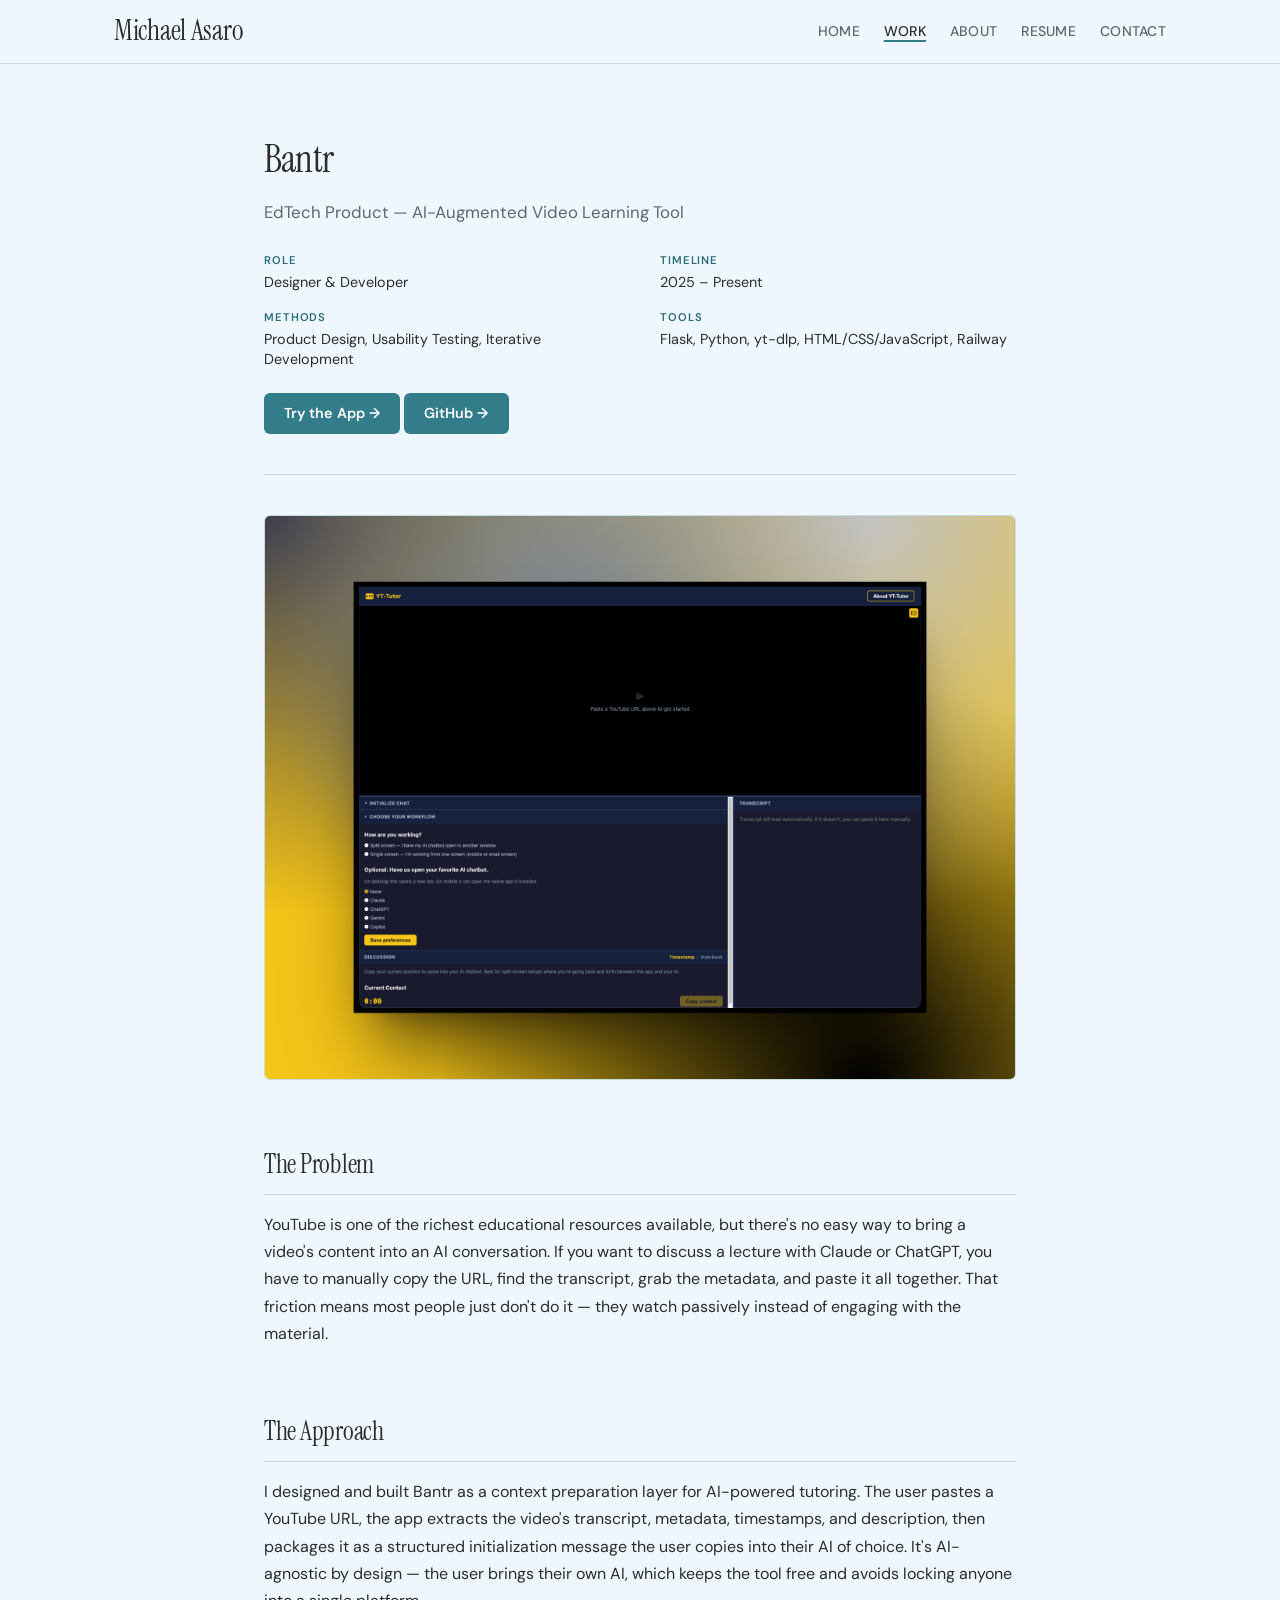
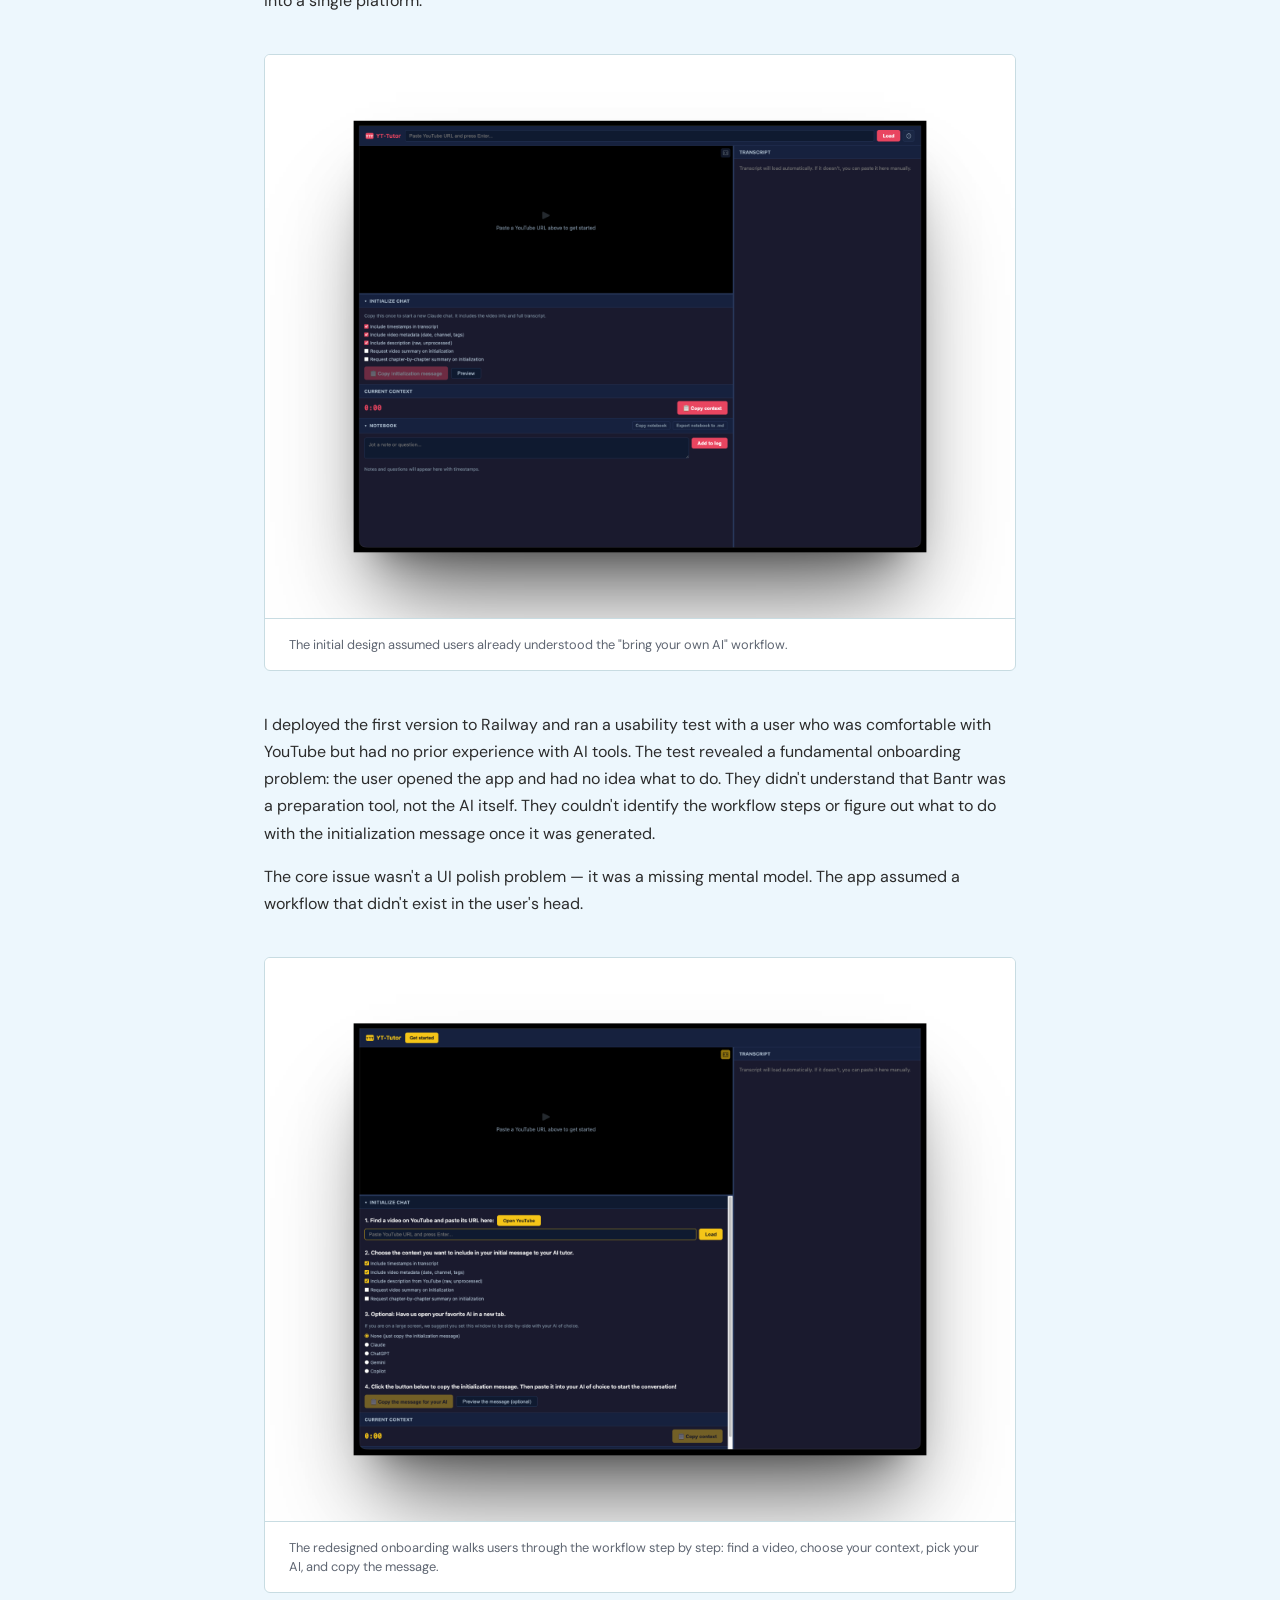
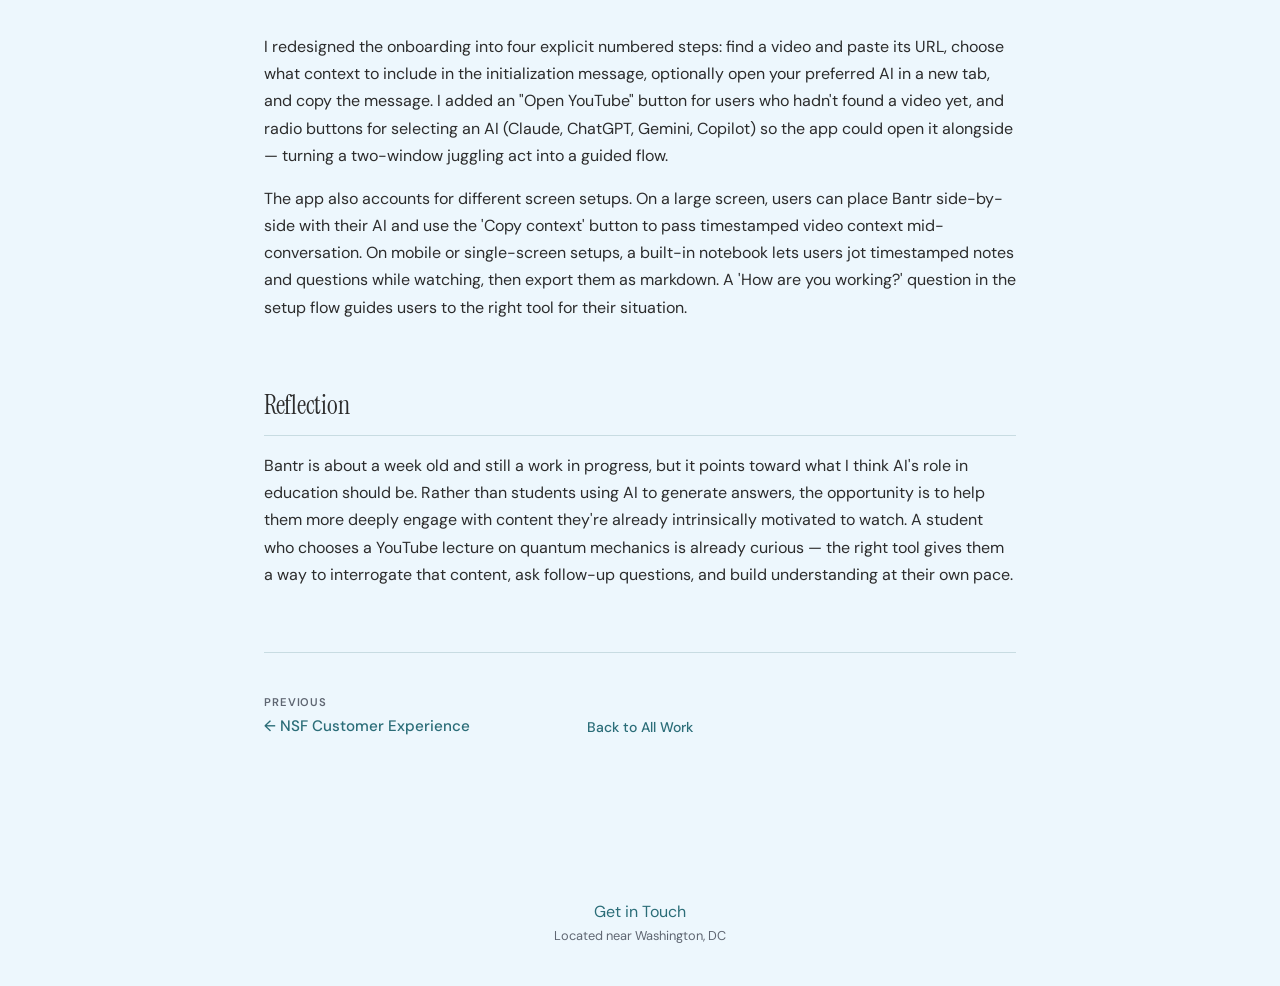
==== bantr.html @ af479fe9 "Updated the name of the YT-tutor app to Bantr. Added Microsoft Clarity and PostHog analytics trackin" ====
<!DOCTYPE html>
<html lang="en">

<head>
  <meta charset="UTF-8">
  <meta name="viewport" content="width=device-width, initial-scale=1.0">
  <title>Bantr — Michael Asaro</title>
  <link rel="icon" href="favicon.svg" type="image/svg+xml">
  <link rel="stylesheet" href="styles.css">
  <link rel="stylesheet" href="case-study.css">
  <link rel="preconnect" href="https://fonts.googleapis.com">
  <link rel="preconnect" href="https://fonts.gstatic.com" crossorigin>
  <link
    href="https://fonts.googleapis.com/css2?family=DM+Sans:ital,wght@0,400;0,500;0,600;0,700;1,400&family=Instrument+Serif:ital@0;1&display=swap"
    rel="stylesheet">

<!-- Microsoft Clarity -->
  <script type="text/javascript">
    (function(c,l,a,r,i,t,y){
        c[a]=c[a]||function(){(c[a].q=c[a].q||[]).push(arguments)};
        t=l.createElement(r);t.async=1;t.src="https://www.clarity.ms/tag/"+i;
        y=l.getElementsByTagName(r)[0];y.parentNode.insertBefore(t,y);
    })(window, document, "clarity", "script", "vq26zaa7ze");
  </script>

  <!-- PostHog -->
  <script>
    !function(t,e){var o,n,p,r;e.__SV||(window.posthog&&window.posthog.__loaded)||(window.posthog=e,e._i=[],e.init=function(i,s,a){function g(t,e){var o=e.split(".");2==o.length&&(t=t[o[0]],e=o[1]),t[e]=function(){t.push([e].concat(Array.prototype.slice.call(arguments,0)))}}(p=t.createElement("script")).type="text/javascript",p.crossOrigin="anonymous",p.async=!0,p.src=s.api_host.replace(".i.posthog.com","-assets.i.posthog.com")+"/static/array.js",(r=t.getElementsByTagName("script")[0]).parentNode.insertBefore(p,r);var u=e;for(void 0!==a?u=e[a]=[]:a="posthog",u.people=u.people||[],u.toString=function(t){var e="posthog";return"posthog"!==a&&(e+="."+a),t||(e+=" (stub)"),e},u.people.toString=function(){return u.toString(1)+".people (stub)"},o="init ir nr qi rr ar Ze er capture calculateEventProperties dr register register_once register_for_session unregister unregister_for_session getFeatureFlag getFeatureFlagPayload getFeatureFlagResult isFeatureEnabled reloadFeatureFlags updateFlags updateEarlyAccessFeatureEnrollment getEarlyAccessFeatures on onFeatureFlags onSurveysLoaded onSessionId getSurveys getActiveMatchingSurveys renderSurvey displaySurvey cancelPendingSurvey canRenderSurvey canRenderSurveyAsync identify setPersonProperties group resetGroups setPersonPropertiesForFlags resetPersonPropertiesForFlags setGroupPropertiesForFlags resetGroupPropertiesForFlags reset get_distinct_id getGroups get_session_id get_session_replay_url alias set_config startSessionRecording stopSessionRecording sessionRecordingStarted captureException startExceptionAutocapture stopExceptionAutocapture loadToolbar get_property getSessionProperty cr hr createPersonProfile setInternalOrTestUser pr Xe gr opt_in_capturing opt_out_capturing has_opted_in_capturing has_opted_out_capturing get_explicit_consent_status is_capturing clear_opt_in_out_capturing lr debug At vr getPageViewId captureTraceFeedback captureTraceMetric Je".split(" "),n=0;n<o.length;n++)g(u,o[n]);e._i.push([i,s,a])},e.__SV=1)}(document,window.posthog||[]);
    posthog.init('phc_r5H4GrjQHveSs2ZsA1WZOOLjIdOjCg2QmKeXWUNGjbG', {
        api_host: 'https://us.i.posthog.com',
        defaults: '2026-01-30',
        person_profiles: 'identified_only',
    })
  </script>
</head>

<body>

  <a href="#main-content" class="skip-link">Skip to main content</a>

  <!-- Navigation -->
  <nav class="site-nav" aria-label="Main navigation">
    <div class="nav-inner">
      <a href="index.html" class="nav-logo">Michael Asaro</a>
      <ul class="nav-links">
        <li><a href="index.html">Home</a></li>
        <li><a href="index.html#work" class="active" aria-current="page">Work</a></li>
        <li><a href="index.html#about">About</a></li>
        <li><a href="resume.html">Resume</a></li>
        <li><a href="contact.html">Contact</a></li>
      </ul>
    </div>
  </nav>

  <main id="main-content" class="case-study">

    <!-- Summary Bar -->
    <header class="cs-header">
      <h1 class="cs-title">Bantr</h1>
      <p class="cs-subtitle">EdTech Product — AI-Augmented Video Learning Tool</p>
      <div class="cs-meta">
        <div class="cs-meta-item">
          <span class="cs-meta-label">Role</span>
          <span class="cs-meta-value">Designer &amp; Developer</span>
        </div>
        <div class="cs-meta-item">
          <span class="cs-meta-label">Timeline</span>
          <span class="cs-meta-value">2025 – Present</span>
        </div>
        <div class="cs-meta-item">
          <span class="cs-meta-label">Methods</span>
          <span class="cs-meta-value">Product Design, Usability Testing, Iterative Development</span>
        </div>
        <div class="cs-meta-item">
          <span class="cs-meta-label">Tools</span>
          <span class="cs-meta-value">Flask, Python, yt-dlp, HTML/CSS/JavaScript, Railway</span>
        </div>
      </div>
      <div class="cs-header-links">
        <a href="https://Bantr.up.railway.app/" class="cs-live-link" target="_blank" rel="noopener">Try the App →<span class="sr-only"> (opens in new tab)</span></a>
        <a href="https://github.com/michaelasaro/Bantr" class="cs-live-link" target="_blank" rel="noopener">GitHub
          →<span class="sr-only"> (opens in new tab)</span></a>
      </div>
    </header>

    <!-- Hero Image -->
    <div class="cs-hero-image">
      <img src="bantr/thumbnail.png" alt="Screenshot of the Bantr educational application">
    </div>

    <!-- The Problem -->
    <section class="cs-section">
      <h2 class="cs-section-heading">The Problem</h2>
      <div class="cs-body">
        <p>YouTube is one of the richest educational resources available, but there's no easy way to bring a video's
          content into an AI conversation. If you want to discuss a lecture with Claude or ChatGPT, you have to manually
          copy the URL, find the transcript, grab the metadata, and paste it all together. That friction means most
          people just don't do it — they watch passively instead of engaging with the material.</p>
      </div>
    </section>

    <!-- The Approach -->
    <section class="cs-section">
      <h2 class="cs-section-heading">The Approach</h2>
      <div class="cs-body">
        <p>I designed and built Bantr as a context preparation layer for AI-powered tutoring. The user pastes a
          YouTube URL, the app extracts the video's transcript, metadata, timestamps, and description, then packages it
          as a structured initialization message the user copies into their AI of choice. It's AI-agnostic by design —
          the user brings their own AI, which keeps the tool free and avoids locking anyone into a single platform.</p>
      </div>

      <figure class="cs-figure">
        <img src="bantr/version-1.png"
          alt="Screenshot of the initial red version showing URL bar, checkboxes, and copy button">
        <figcaption>The initial design assumed users already understood the "bring your own AI" workflow.</figcaption>
      </figure>

      <div class="cs-body">
        <p>I deployed the first version to Railway and ran a usability test with a user who was comfortable with YouTube
          but had no prior experience with AI tools. The test revealed a fundamental onboarding problem: the user opened
          the app and had no idea what to do. They didn't understand that Bantr was a preparation tool, not the AI
          itself. They couldn't identify the workflow steps or figure out what to do with the initialization message
          once it was generated.</p>
        <p>The core issue wasn't a UI polish problem — it was a missing mental model. The app assumed a workflow that
          didn't exist in the user's head.</p>
      </div>

      <figure class="cs-figure">
        <img src="bantr/version-2.png"
          alt="Screenshot of the redesigned yellow version with numbered steps, Open YouTube button, and AI selector">
        <figcaption>The redesigned onboarding walks users through the workflow step by step: find a video, choose your
          context, pick your AI, and copy the message.</figcaption>
      </figure>

      <div class="cs-body">
        <p>I redesigned the onboarding into four explicit numbered steps: find a video and paste its URL, choose what
          context to include in the initialization message, optionally open your preferred AI in a new tab, and copy the
          message. I added an "Open YouTube" button for users who hadn't found a video yet, and radio buttons for
          selecting an AI (Claude, ChatGPT, Gemini, Copilot) so the app could open it alongside — turning a two-window
          juggling act into a guided flow.</p>
        <p>The app also accounts for different screen setups. On a large screen, users can place Bantr side-by-side with
          their AI and use the 'Copy context' button to pass timestamped video context mid-conversation. On mobile or
          single-screen setups, a built-in notebook lets users jot timestamped notes and questions while watching, then export
          them as markdown. A 'How are you working?' question in the setup flow guides users to the right tool for their
          situation.</p>
      </div>
    </section>

    <!-- Reflection -->
    <section class="cs-section">
      <h2 class="cs-section-heading">Reflection</h2>
      <div class="cs-body">
        <p>Bantr is about a week old and still a work in progress, but it points toward what I think AI's role in education
          should be. Rather than students using AI to generate answers, the opportunity is to help them more deeply engage with
          content they're already intrinsically motivated to watch. A student who chooses a YouTube lecture on quantum mechanics
          is already curious — the right tool gives them a way to interrogate that content, ask follow-up questions, and build
          understanding at their own pace.</p>
      </div>
    </section>

    <!-- Prev / Next -->
    <nav class="cs-pagination" aria-label="Case study pagination">
      <a href="nsf-cx-research.html" class="cs-pagination-link">
        <span class="cs-pagination-label">Previous</span>
        <span class="cs-pagination-title">← NSF Customer Experience</span>
      </a>
      <a href="index.html#work" class="cs-back-link">Back to All Work</a>
      <div class="cs-pagination-link" aria-hidden="true"></div>
    </nav>

  </main>

  <!-- Site Footer -->
  <footer class="site-footer">
    <a href="contact.html">Get in Touch</a>
    <p>Located near Washington, DC</p>
  </footer>

</body>

</html>
---- styles.css ----
/* ============================================
   CUSTOM PROPERTIES
   ============================================ */
:root {
  /* Colors — derived from old Squarespace palette */
  --color-bg: #edf7fd;
  --color-surface: #ffffff;
  --color-accent: #337c89;
  --color-accent-hover: #2b6d78;
  --color-text: #2c2c2c;
  --color-text-muted: #5f6672;
  --color-border: #c8dce2;
  --color-tag-bg: #e3eff2;
  --color-hero-overlay: rgba(20, 30, 35, 0.55);

  /* Typography */
  --font-display: 'Instrument Serif', Georgia, serif;
  --font-body: 'DM Sans', system-ui, sans-serif;

  /* Spacing */
  --space-xs: 0.5rem;
  --space-sm: 1rem;
  --space-md: 1.5rem;
  --space-lg: 2.5rem;
  --space-xl: 4rem;
  --space-2xl: 6rem;

  /* Layout */
  --max-width: 1100px;
  --nav-height: 64px;
  --border-radius: 6px;
}


/* ============================================
   RESET & BASE
   ============================================ */
*, *::before, *::after {
  box-sizing: border-box;
  margin: 0;
  padding: 0;
}

html {
  scroll-behavior: smooth;
  scroll-padding-top: var(--nav-height);
}

body {
  font-family: var(--font-body);
  font-size: 1rem;
  line-height: 1.65;
  color: var(--color-text);
  background-color: var(--color-bg);
  -webkit-font-smoothing: antialiased;
}

img {
  max-width: 100%;
  height: auto;
  display: block;
}

a {
  color: var(--color-accent-hover);
  text-decoration: none;
  transition: color 0.2s ease;
}

a:hover {
  color: var(--color-text);
}


/* ============================================
   ACCESSIBILITY
   ============================================ */
.skip-link {
  position: absolute;
  top: -100%;
  left: 0;
  padding: 0.75rem 1.25rem;
  background: var(--color-text);
  color: var(--color-surface);
  font-size: 0.875rem;
  font-weight: 600;
  z-index: 200;
  transition: top 0.2s ease;
}

.skip-link:focus {
  top: 0;
  color: var(--color-surface);
}

a:focus-visible,
button:focus-visible {
  outline: 2px solid var(--color-text);
  outline-offset: 2px;
}

.sr-only {
  position: absolute;
  width: 1px;
  height: 1px;
  padding: 0;
  margin: -1px;
  overflow: hidden;
  clip: rect(0, 0, 0, 0);
  white-space: nowrap;
  border: 0;
}

@media (prefers-reduced-motion: reduce) {
  *,
  *::before,
  *::after {
    animation-duration: 0.01ms !important;
    animation-iteration-count: 1 !important;
    transition-duration: 0.01ms !important;
    scroll-behavior: auto !important;
  }
}


/* ============================================
   NAVIGATION
   ============================================ */
.site-nav {
  position: fixed;
  top: 0;
  left: 0;
  right: 0;
  z-index: 100;
  height: var(--nav-height);
  background: rgba(237, 247, 253, 0.92);
  backdrop-filter: blur(12px);
  -webkit-backdrop-filter: blur(12px);
  border-bottom: 1px solid var(--color-border);
}

.nav-inner {
  max-width: var(--max-width);
  margin: 0 auto;
  padding: 0 var(--space-md);
  height: 100%;
  display: flex;
  align-items: center;
  justify-content: space-between;
}

.nav-logo {
  font-family: var(--font-display);
  font-size: 1.75rem;
  color: var(--color-text);
  letter-spacing: -0.01em;
}

.nav-logo:hover {
  color: var(--color-accent-hover);
}

.nav-links {
  display: flex;
  gap: var(--space-md);
  list-style: none;
}

.nav-links a {
  font-size: 0.875rem;
  font-weight: 500;
  color: var(--color-text-muted);
  letter-spacing: 0.02em;
  text-transform: uppercase;
}

.nav-links a:hover,
.nav-links a.active {
  color: var(--color-text);
}

.nav-links a.active {
  text-decoration: underline;
  text-underline-offset: 4px;
  text-decoration-thickness: 2px;
  text-decoration-color: var(--color-accent);
}


/* ============================================
   HERO
   ============================================ */
.hero {
  position: relative;
  max-width: var(--max-width);
  margin: var(--nav-height) auto 0;
  padding-top: var(--space-xl);
  height: 520px;
  background-image: url('images/greg-rakozy-oMpAz-DN-9I-unsplash.jpg');
  background-size: cover;
  background-position: center bottom;
  display: flex;
  align-items: flex-end;
  justify-content: center;
}

.hero-overlay {
  position: absolute;
  inset: 0;
  background: var(--color-hero-overlay);
}

.hero-content {
  position: relative;
  z-index: 1;
  max-width: var(--max-width);
  padding: var(--space-xl) var(--space-md);
  text-align: center;
}

.hero-title {
  font-family: var(--font-display);
  font-size: 2.5rem;
  font-weight: 400;
  color: #ffffff;
  margin-bottom: var(--space-sm);
  letter-spacing: -0.02em;
}

.hero-subtitle {
  font-size: 1.05rem;
  color: rgba(255, 255, 255, 0.85);
  max-width: 680px;
  margin: 0 auto;
  line-height: 1.6;
}


/* ============================================
   SECTIONS
   ============================================ */
.section-heading {
  font-family: var(--font-display);
  font-size: 2rem;
  font-weight: 400;
  color: var(--color-text);
  margin-bottom: var(--space-lg);
  letter-spacing: -0.02em;
}

.work-section {
  max-width: var(--max-width);
  margin: 0 auto;
  padding: var(--space-2xl) var(--space-md);
}


/* ============================================
   PROJECT CARDS
   ============================================ */
.card-grid {
  display: grid;
  grid-template-columns: repeat(2, 1fr);
  gap: var(--space-lg);
}

.project-card {
  background: var(--color-surface);
  border-radius: var(--border-radius);
  overflow: hidden;
  border: 1px solid var(--color-border);
  transition: transform 0.25s ease, box-shadow 0.25s ease;
}

.project-card:hover {
  transform: translateY(-3px);
  box-shadow: 0 8px 24px rgba(0, 0, 0, 0.08);
}

.card-image {
  aspect-ratio: 4 / 3;
  overflow: hidden;
  background: #d8e6eb;
  border-bottom: 1px solid var(--color-border);
}

.card-image img {
  width: 100%;
  height: 100%;
  object-fit: cover;
  object-position: center top;
}

.card-content {
  padding: var(--space-md);
}

.card-tag {
  display: inline-block;
  font-size: 0.7rem;
  font-weight: 600;
  text-transform: uppercase;
  letter-spacing: 0.08em;
  color: var(--color-accent-hover);
  background: var(--color-tag-bg);
  padding: 0.2em 0.65em;
  border-radius: 3px;
  margin-bottom: var(--space-xs);
}

.card-title {
  font-family: var(--font-display);
  font-size: 1.4rem;
  font-weight: 400;
  color: var(--color-text);
  margin-bottom: var(--space-xs);
  letter-spacing: -0.01em;
}

.card-description {
  font-size: 0.9rem;
  color: var(--color-text-muted);
  margin-bottom: var(--space-sm);
  line-height: 1.6;
}

.card-link {
  font-size: 0.875rem;
  font-weight: 600;
  color: var(--color-accent-hover);
}

.card-link:hover {
  color: var(--color-text);
}

.card-links {
  display: flex;
  gap: var(--space-md);
}


/* ============================================
   ABOUT
   ============================================ */
.about-section {
  background: var(--color-surface);
  border-top: 1px solid var(--color-border);
  border-bottom: 1px solid var(--color-border);
}

.about-inner {
  max-width: var(--max-width);
  margin: 0 auto;
  padding: var(--space-2xl) var(--space-md);
}

.about-content {
  max-width: 680px;
}

.about-content p {
  font-size: 1rem;
  color: var(--color-text-muted);
  margin-bottom: var(--space-sm);
}

.about-content p:last-child {
  margin-bottom: var(--space-lg);
}

.about-links {
  display: flex;
  gap: var(--space-md);
}

.about-links a {
  font-size: 0.875rem;
  font-weight: 600;
  color: var(--color-accent-hover);
}

.about-links a:hover {
  color: var(--color-text);
}


/* ============================================
   RESUME PAGE
   ============================================ */
.resume-page {
  max-width: var(--max-width);
  margin: 0 auto;
  padding: calc(var(--nav-height) + var(--space-xl)) var(--space-md) var(--space-2xl);
}

.resume-header {
  margin-bottom: var(--space-xl);
}

.resume-name-row {
  display: flex;
  justify-content: space-between;
  align-items: flex-end;
  margin-bottom: var(--space-xs);
}

.resume-name {
  font-family: var(--font-display);
  font-size: 2.5rem;
  font-weight: 400;
  letter-spacing: -0.02em;
}

.resume-contact {
  font-size: 0.9rem;
  color: var(--color-text-muted);
  line-height: 1.8;
}

.resume-contact a {
  color: var(--color-accent-hover);
}

.print-btn {
  padding: 0.5em 1.2em;
  font-family: var(--font-body);
  font-size: 0.85rem;
  font-weight: 600;
  color: var(--color-surface);
  background: var(--color-accent);
  border: none;
  border-radius: var(--border-radius);
  cursor: pointer;
  transition: background 0.2s ease;
}

.print-btn:hover {
  background: var(--color-accent-hover);
}

.resume-section {
  margin-bottom: var(--space-xl);
}

.resume-section-title {
  font-family: var(--font-body);
  font-size: 1.1rem;
  font-weight: 700;
  text-transform: uppercase;
  letter-spacing: 0.05em;
  color: var(--color-accent-hover);
  padding-bottom: var(--space-xs);
  border-bottom: 2px solid var(--color-accent-hover);
  margin-bottom: var(--space-md);
}

.resume-section-title::before,
.resume-section-title::after {
  content: "\25A0";
  font-size: 0.6em;
  vertical-align: middle;
  color: var(--color-accent);
}

.resume-section-title::before {
  margin-right: 0.5em;
}

.resume-section-title::after {
  margin-left: 0.5em;
}

.resume-skills {
  display: grid;
  gap: var(--space-xs);
}

.skill-row {
  display: flex;
  gap: var(--space-sm);
  font-size: 0.9rem;
  line-height: 1.6;
}

.skill-row dt {
  font-weight: 600;
  min-width: 120px;
  color: var(--color-text);
}

.skill-row dd {
  color: var(--color-text-muted);
}

.resume-entry {
  margin-bottom: var(--space-md);
}

.resume-entry:last-child {
  margin-bottom: 0;
}

.resume-entry-header {
  display: flex;
  justify-content: space-between;
  align-items: baseline;
  flex-wrap: wrap;
  gap: var(--space-xs);
  margin-bottom: var(--space-xs);
}

.resume-role {
  font-family: var(--font-body);
  font-size: 1rem;
  font-weight: 600;
}

.resume-company {
  font-weight: 400;
  color: var(--color-text-muted);
}

.resume-meta {
  font-size: 0.85rem;
  color: var(--color-text-muted);
  white-space: nowrap;
}

.resume-list {
  list-style: disc;
  padding-left: 1.25em;
}

.resume-list li {
  font-size: 0.9rem;
  color: var(--color-text-muted);
  line-height: 1.65;
  margin-bottom: 0.25em;
}

.resume-clearance {
  font-size: 0.9rem;
  color: var(--color-text-muted);
}


/* ============================================
   PRINT STYLES
   ============================================ */
@media print {
  *,
  *::before,
  *::after {
    background: transparent !important;
    color: #000 !important;
    box-shadow: none !important;
  }

  body {
    font-size: 10.5pt;
    line-height: 1.4;
  }

  .site-nav,
  .skip-link,
  .print-btn,
  .no-print {
    display: none !important;
  }

  .resume-page {
    padding: 0.5in 0.6in;
    max-width: 100%;
  }

  .resume-header {
    margin-bottom: 14pt;
  }

  .resume-name {
    font-size: 19pt;
    margin-bottom: 3pt;
  }

  .resume-contact {
    font-size: 9.5pt;
    line-height: 1.5;
  }

  .resume-section {
    margin-bottom: 12pt;
  }

  .resume-section-title {
    font-size: 12.5pt;
    margin-bottom: 7pt;
    padding-bottom: 3pt;
    color: var(--color-accent-hover) !important;
    border-bottom-color: var(--color-accent-hover) !important;
  }

  .resume-section-title::before,
  .resume-section-title::after {
    color: var(--color-accent) !important;
  }

  .skill-row {
    font-size: 9.5pt;
    line-height: 1.4;
  }

  .skill-row dt {
    min-width: 105px;
  }

  .resume-skills {
    gap: 2pt;
  }

  .resume-entry {
    margin-bottom: 10pt;
    page-break-inside: avoid;
  }

  .resume-entry-header {
    margin-bottom: 2pt;
    page-break-inside: avoid;
  }

  .resume-role {
    font-size: 10pt;
  }

  .resume-meta {
    font-size: 8.5pt;
  }

  .resume-list {
    padding-left: 1.1em;
  }

  .resume-list li {
    font-size: 9.5pt;
    line-height: 1.4;
    margin-bottom: 1.5pt;
  }

  .resume-clearance {
    font-size: 9.5pt;
  }

  a {
    text-decoration: none !important;
  }

  @page {
    margin: 0;
  }
}


/* ============================================
   FOOTER
   ============================================ */
.site-footer {
  max-width: var(--max-width);
  margin: 0 auto;
  padding: var(--space-lg) var(--space-md);
  text-align: center;
}

.site-footer p {
  font-size: 0.8rem;
  color: var(--color-text-muted);
}


/* ============================================
   RESPONSIVE
   ============================================ */
@media screen and (max-width: 768px) {
  .site-nav {
    height: auto;
  }

  .nav-inner {
    flex-wrap: wrap;
    justify-content: center;
    gap: 0;
    padding: 0.4rem var(--space-md);
  }

  .nav-logo {
    font-size: 1.4rem;
    width: 100%;
    text-align: center;
    white-space: nowrap;
  }

  .nav-links {
    gap: var(--space-sm);
    padding-bottom: 0.35rem;
  }

  .nav-links a {
    font-size: 0.75rem;
    padding: 0.5rem 0.15rem;
  }

  html {
    scroll-padding-top: 88px;
  }

  .hero {
    height: 340px;
    margin-top: 88px;
  }

  .hero-title {
    font-size: 1.8rem;
  }

  .hero-subtitle {
    font-size: 0.95rem;
  }

  .hero-content {
    padding: var(--space-lg) var(--space-sm);
  }

  .card-grid {
    grid-template-columns: 1fr;
  }

  .section-heading {
    font-size: 1.6rem;
  }

  .about-links {
    flex-direction: column;
    gap: var(--space-sm);
  }

  .about-links a {
    padding: 0.5rem 0;
  }

  .resume-page {
    padding-top: calc(88px + var(--space-xl));
  }
}
---- case-study.css ----
/* ============================================
   CASE STUDY LAYOUT
   ============================================ */
.case-study {
  max-width: 800px;
  margin: 0 auto;
  padding: var(--space-md);
  padding-top: calc(var(--nav-height) + var(--space-xl));
}


/* ============================================
   SUMMARY BAR / HEADER
   ============================================ */
.cs-header {
  margin-bottom: var(--space-lg);
  padding-bottom: var(--space-lg);
  border-bottom: 1px solid var(--color-border);
}

.cs-title {
  font-family: var(--font-display);
  font-size: 2.4rem;
  font-weight: 400;
  color: var(--color-text);
  letter-spacing: -0.02em;
  margin-bottom: var(--space-xs);
}

.cs-subtitle {
  font-size: 1.05rem;
  color: var(--color-text-muted);
  margin-bottom: var(--space-md);
}

.cs-meta {
  display: grid;
  grid-template-columns: repeat(2, 1fr);
  gap: var(--space-sm) var(--space-lg);
  margin-bottom: var(--space-md);
}

.cs-meta-item {
  display: flex;
  flex-direction: column;
  gap: 0.15rem;
}

.cs-meta-label {
  font-size: 0.7rem;
  font-weight: 600;
  text-transform: uppercase;
  letter-spacing: 0.08em;
  color: var(--color-accent-hover);
}

.cs-meta-value {
  font-size: 0.9rem;
  color: var(--color-text);
  line-height: 1.4;
}

.cs-live-link {
  display: inline-block;
  font-size: 0.9rem;
  font-weight: 600;
  color: var(--color-surface);
  background: var(--color-accent);
  padding: 0.6em 1.4em;
  border-radius: var(--border-radius);
  transition: background 0.2s ease;
}

.cs-live-link:hover {
  background: var(--color-accent-hover);
  color: var(--color-surface);
}


/* ============================================
   HERO IMAGE
   ============================================ */
.cs-hero-image {
  margin-bottom: var(--space-xl);
  border-radius: var(--border-radius);
  overflow: hidden;
  border: 1px solid var(--color-border);
}

.cs-hero-image img {
  width: 100%;
  height: auto;
  display: block;
}


/* ============================================
   SECTIONS
   ============================================ */
.cs-section {
  margin-bottom: var(--space-xl);
}

.cs-section-heading {
  font-family: var(--font-display);
  font-size: 1.6rem;
  font-weight: 400;
  color: var(--color-text);
  letter-spacing: -0.01em;
  margin-bottom: var(--space-sm);
  padding-bottom: var(--space-xs);
  border-bottom: 1px solid var(--color-border);
}

.cs-body {
  margin-bottom: var(--space-md);
}

.cs-body p {
  font-size: 1rem;
  color: var(--color-text);
  line-height: 1.7;
  margin-bottom: var(--space-sm);
}

.cs-body p:last-child {
  margin-bottom: 0;
}


/* ============================================
   FIGURES & ARTIFACTS
   ============================================ */
.cs-figure {
  margin: var(--space-lg) 0;
  border-radius: var(--border-radius);
  overflow: hidden;
  border: 1px solid var(--color-border);
  background: var(--color-surface);
}

.cs-figure img {
  width: 100%;
  height: auto;
  display: block;
}

.cs-figure figcaption {
  padding: var(--space-sm) var(--space-md);
  font-size: 0.8rem;
  color: var(--color-text-muted);
  line-height: 1.5;
  border-top: 1px solid var(--color-border);
}

.cs-artifact-grid {
  display: grid;
  grid-template-columns: repeat(2, 1fr);
  gap: var(--space-md);
}

.cs-artifact-grid .cs-figure {
  margin: 0;
}


/* ============================================
   PREV / NEXT NAVIGATION
   ============================================ */
.cs-pagination {
  display: flex;
  justify-content: space-between;
  align-items: flex-end;
  padding-top: var(--space-lg);
  border-top: 1px solid var(--color-border);
  margin-bottom: var(--space-2xl);
}

.cs-pagination-link {
  display: flex;
  flex-direction: column;
  gap: 0.15rem;
  flex: 1;
}

.cs-pagination-link--next {
  text-align: right;
}

.cs-back-link {
  font-size: 0.875rem;
  font-weight: 500;
  color: var(--color-accent-hover);
  text-align: center;
}

.cs-back-link:hover {
  color: var(--color-text);
}

.cs-pagination-label {
  font-size: 0.7rem;
  font-weight: 600;
  text-transform: uppercase;
  letter-spacing: 0.08em;
  color: var(--color-text-muted);
}

.cs-pagination-title {
  font-size: 0.95rem;
  font-weight: 500;
  color: var(--color-accent-hover);
}

.cs-pagination-link:hover .cs-pagination-title {
  color: var(--color-text);
}


/* ============================================
   RESPONSIVE
   ============================================ */
@media screen and (max-width: 768px) {
  .cs-title {
    font-size: 1.8rem;
  }

  .cs-meta {
    grid-template-columns: 1fr;
  }

  .cs-artifact-grid {
    grid-template-columns: 1fr;
  }

  .case-study {
    padding-top: calc(88px + var(--space-xl));
  }
}
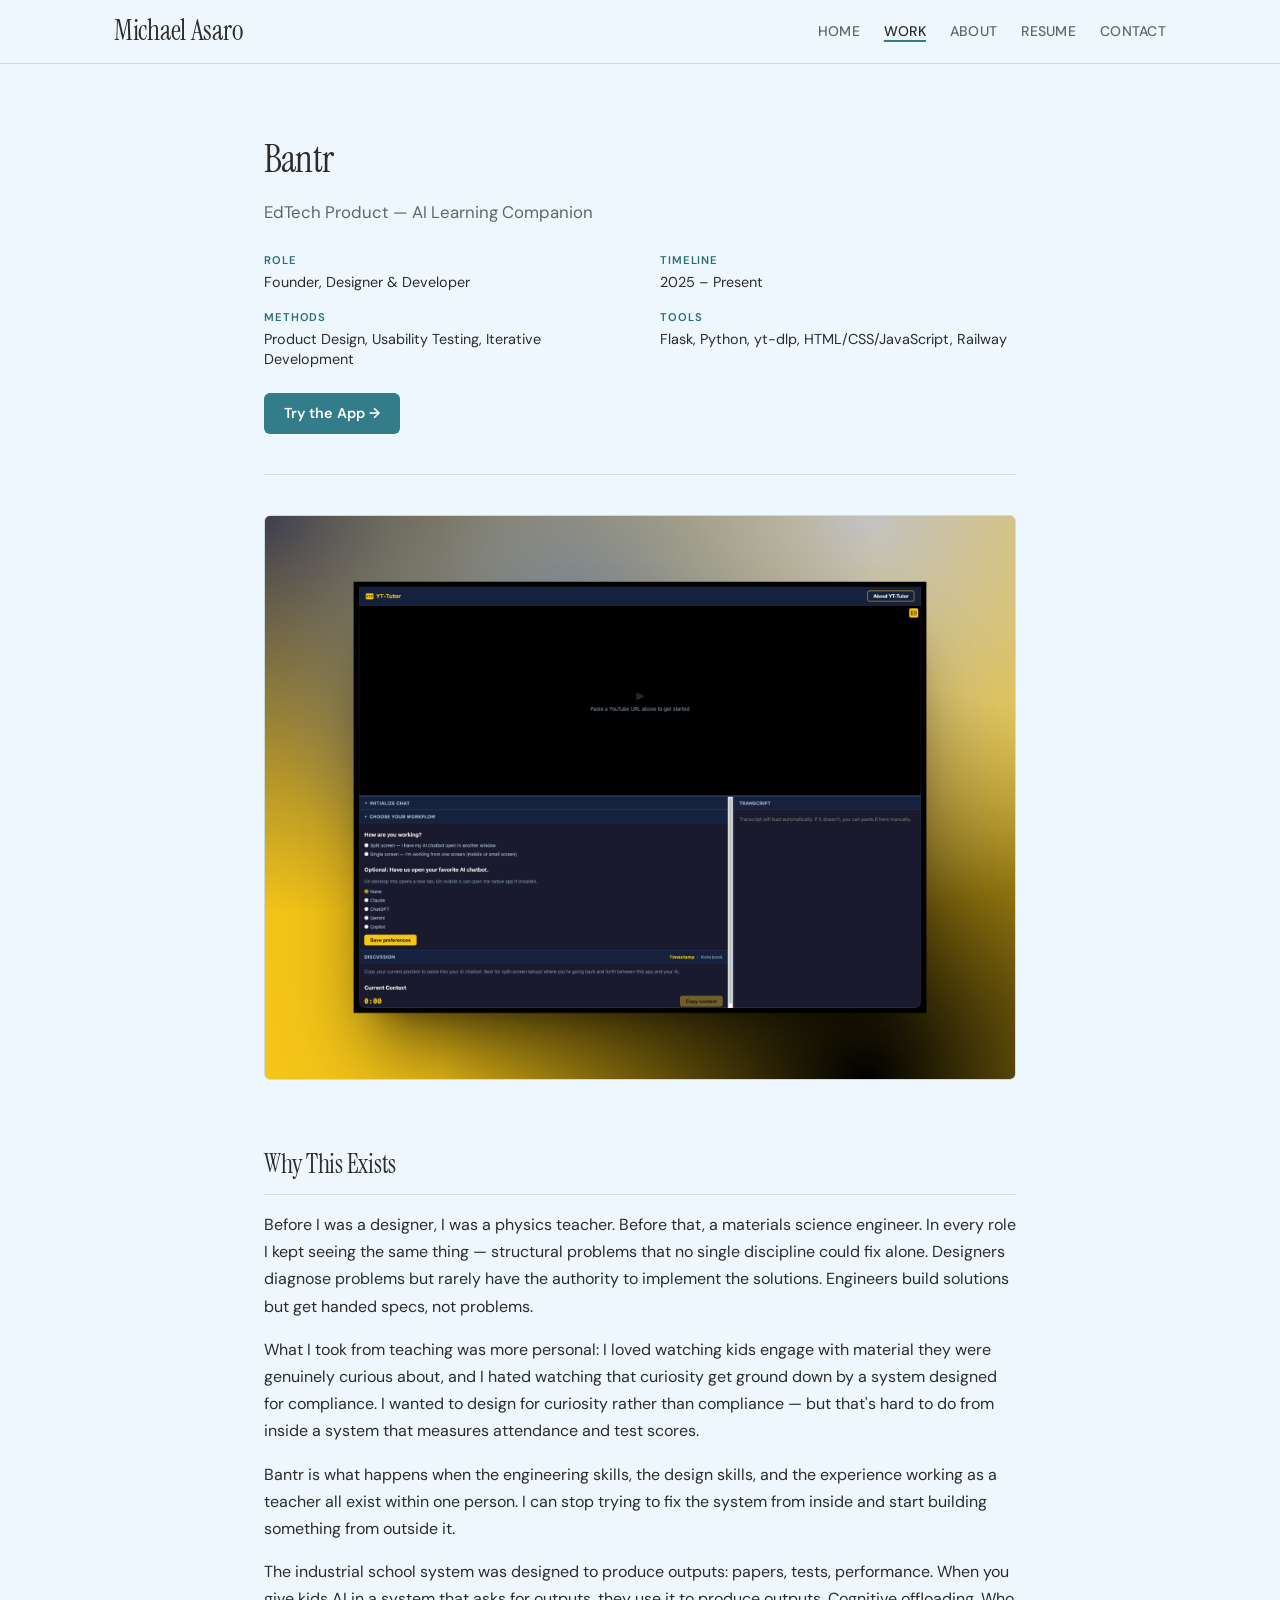
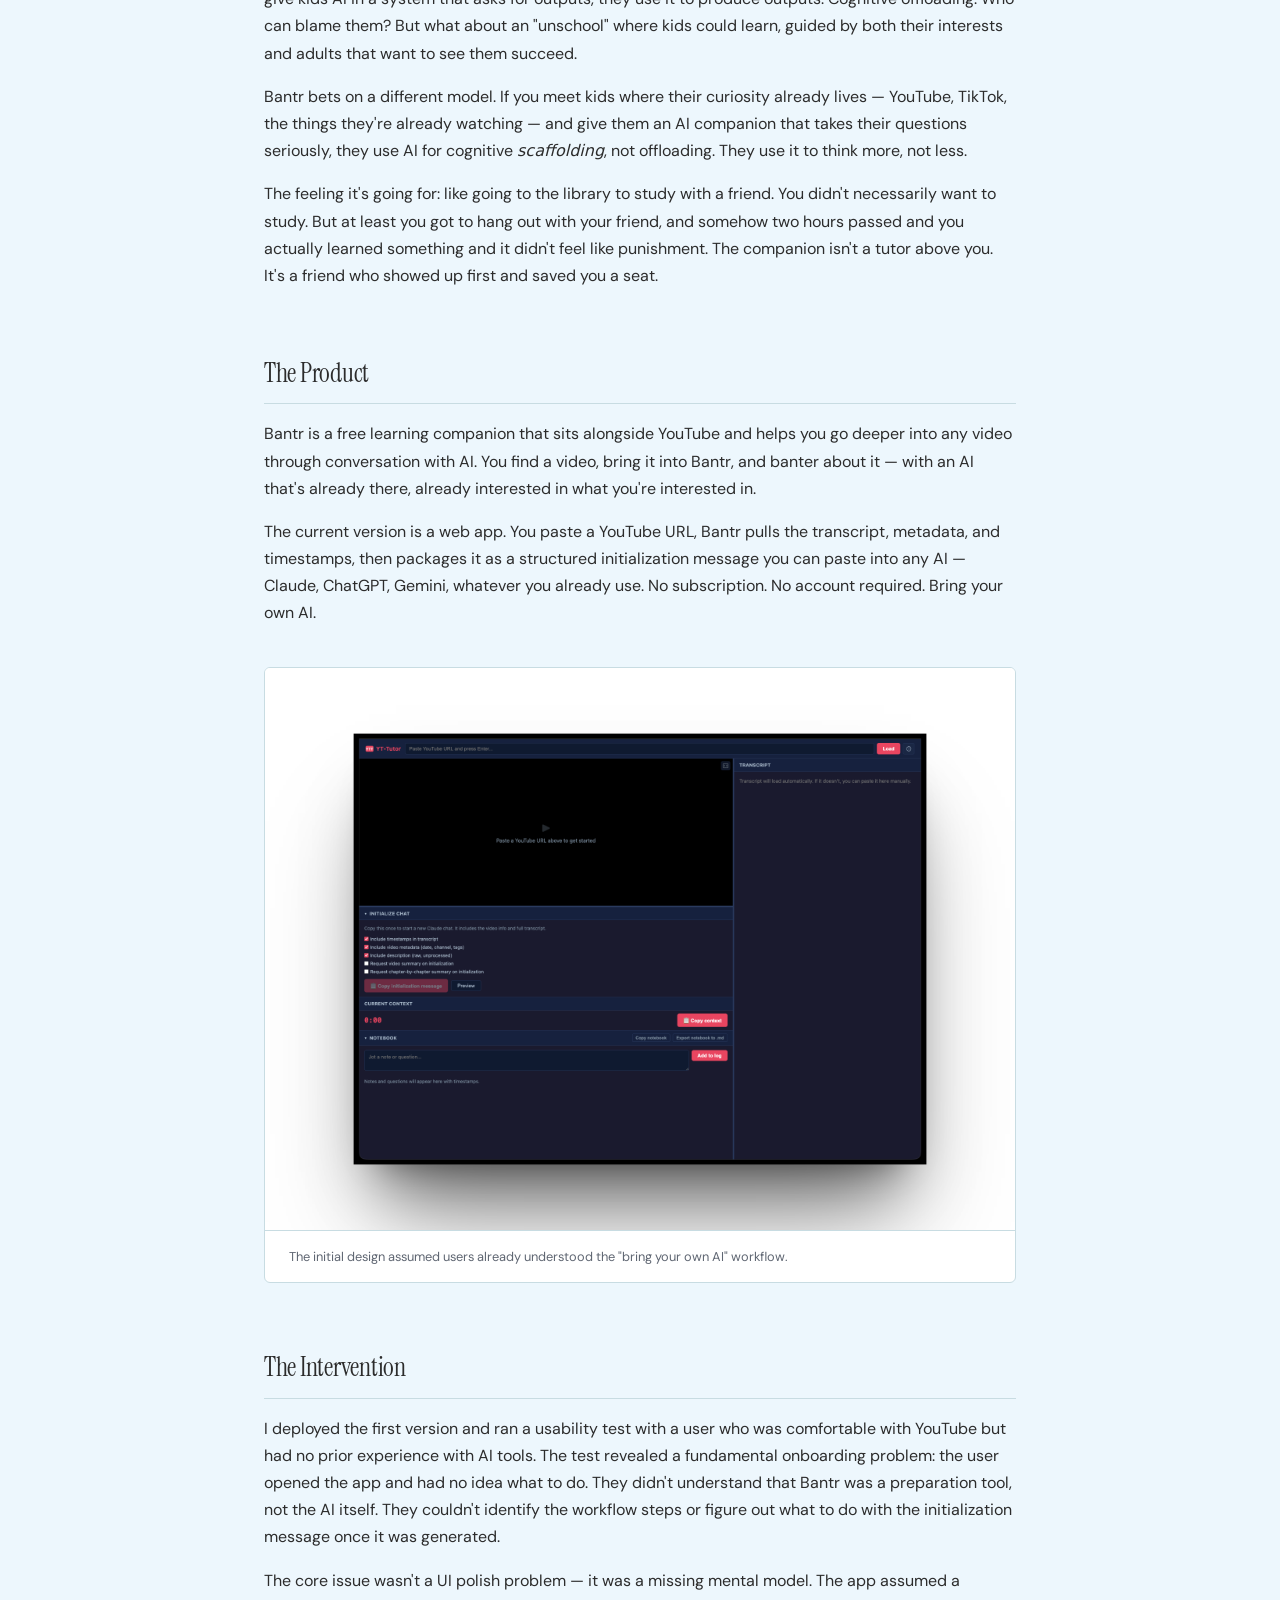
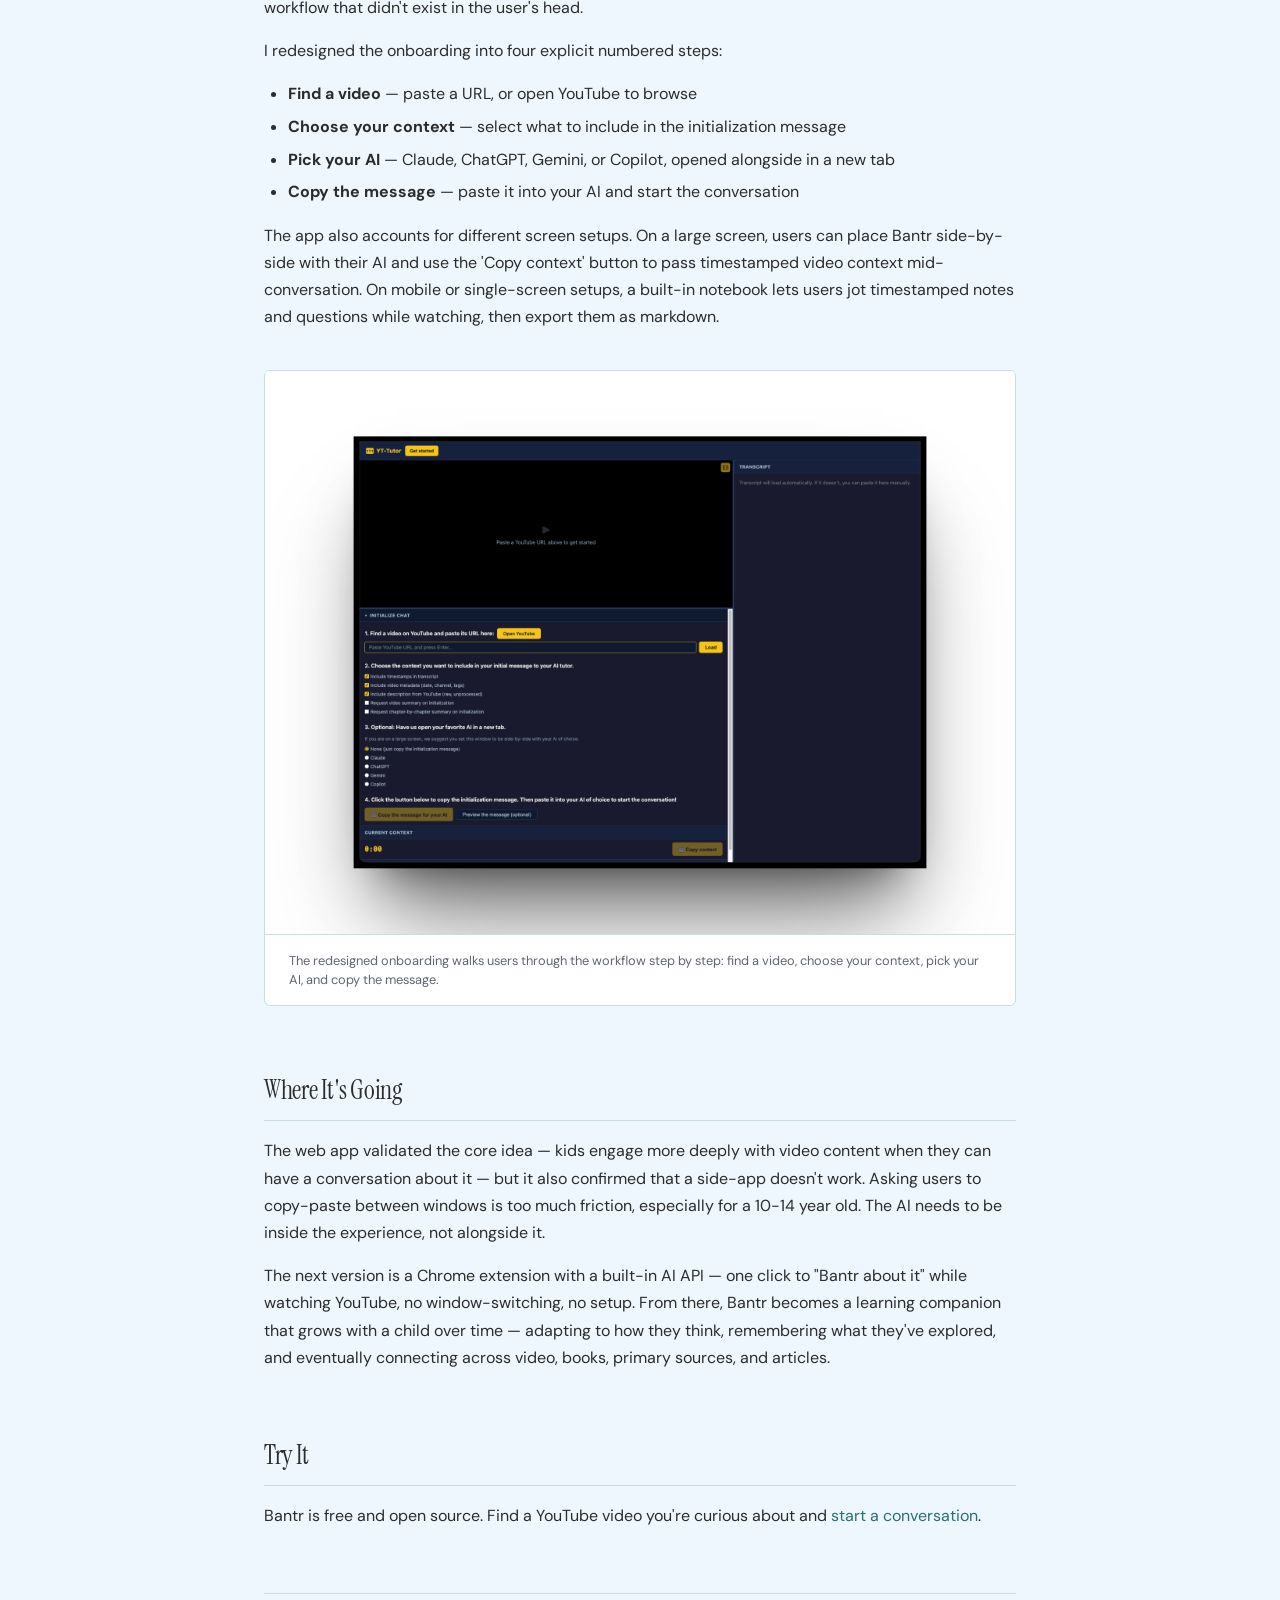
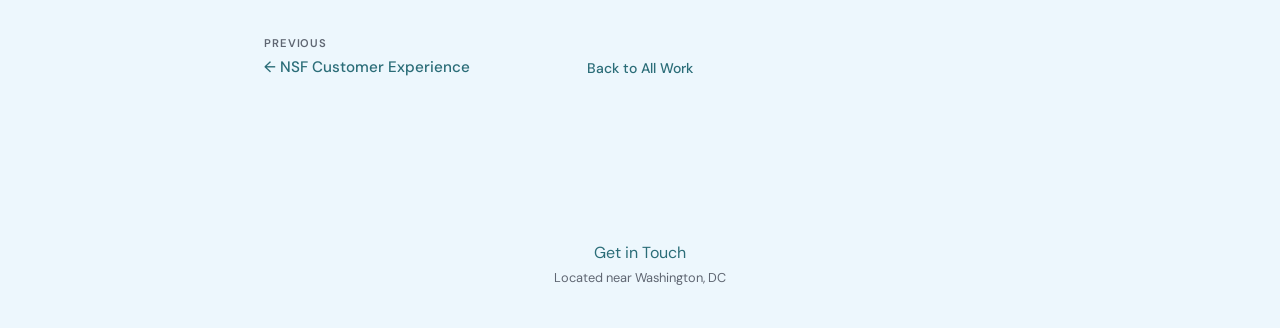
==== commit a92e067a: "Rewrite case study content and improve card interaction Restructure all case studies from Problem/Ap" ====
--- a/bantr.html
+++ b/bantr.html
@@ -54,14 +54,15 @@
 
   <main id="main-content" class="case-study">
 
+
     <!-- Summary Bar -->
     <header class="cs-header">
       <h1 class="cs-title">Bantr</h1>
-      <p class="cs-subtitle">EdTech Product — AI-Augmented Video Learning Tool</p>
+      <p class="cs-subtitle">EdTech Product — AI Learning Companion</p>
       <div class="cs-meta">
         <div class="cs-meta-item">
           <span class="cs-meta-label">Role</span>
-          <span class="cs-meta-value">Designer &amp; Developer</span>
+          <span class="cs-meta-value">Founder, Designer &amp; Developer</span>
         </div>
         <div class="cs-meta-item">
           <span class="cs-meta-label">Timeline</span>
@@ -76,11 +77,7 @@
           <span class="cs-meta-value">Flask, Python, yt-dlp, HTML/CSS/JavaScript, Railway</span>
         </div>
       </div>
-      <div class="cs-header-links">
-        <a href="https://Bantr.up.railway.app/" class="cs-live-link" target="_blank" rel="noopener">Try the App →<span class="sr-only"> (opens in new tab)</span></a>
-        <a href="https://github.com/michaelasaro/Bantr" class="cs-live-link" target="_blank" rel="noopener">GitHub
-          →<span class="sr-only"> (opens in new tab)</span></a>
-      </div>
+      <a href="https://Bantr.up.railway.app/" class="cs-live-link" target="_blank" rel="noopener">Try the App →<span class="sr-only"> (opens in new tab)</span></a>
     </header>
 
     <!-- Hero Image -->
@@ -88,25 +85,49 @@
       <img src="bantr/thumbnail.png" alt="Screenshot of the Bantr educational application">
     </div>
 
-    <!-- The Problem -->
-    <section class="cs-section">
-      <h2 class="cs-section-heading">The Problem</h2>
-      <div class="cs-body">
-        <p>YouTube is one of the richest educational resources available, but there's no easy way to bring a video's
-          content into an AI conversation. If you want to discuss a lecture with Claude or ChatGPT, you have to manually
-          copy the URL, find the transcript, grab the metadata, and paste it all together. That friction means most
-          people just don't do it — they watch passively instead of engaging with the material.</p>
-      </div>
-    </section>
-
-    <!-- The Approach -->
-    <section class="cs-section">
-      <h2 class="cs-section-heading">The Approach</h2>
-      <div class="cs-body">
-        <p>I designed and built Bantr as a context preparation layer for AI-powered tutoring. The user pastes a
-          YouTube URL, the app extracts the video's transcript, metadata, timestamps, and description, then packages it
-          as a structured initialization message the user copies into their AI of choice. It's AI-agnostic by design —
-          the user brings their own AI, which keeps the tool free and avoids locking anyone into a single platform.</p>
+    <!-- Why This Exists -->
+    <section class="cs-section">
+      <h2 class="cs-section-heading">Why This Exists</h2>
+      <div class="cs-body">
+        <p>Before I was a designer, I was a physics teacher. Before that, a materials science engineer. In every role
+          I kept seeing the same thing — structural problems that no single discipline could fix alone.
+          Designers diagnose problems but rarely have the authority to implement the solutions. Engineers build solutions but
+          get handed specs, not problems.</p>
+      
+        <p>What I took from teaching was more personal: I loved watching kids engage with material they were genuinely curious
+          about, and I hated watching that curiosity get ground down by a system designed for compliance. I wanted to design for
+          curiosity rather than compliance — but that's hard to do from inside a system that measures attendance and test scores.</p>
+      
+        <p>Bantr is what happens when the engineering skills, the design skills, and the experience working as a
+          teacher all exist within one person. I can stop trying to fix the system from inside and start building something
+          from outside it.</p>
+
+        <p>The industrial school system was designed to produce outputs: papers, tests, performance. When you give kids
+          AI in a system that asks for outputs, they use it to produce outputs. Cognitive offloading. Who can blame them?
+          But what about an "unschool" where kids could learn, guided by both their interests and adults that want to see them
+          succeed.</p>
+      
+        <p>Bantr bets on a different model. If you meet kids where their curiosity already lives — YouTube, TikTok,
+          the things they're already watching — and give them an AI companion that takes their questions seriously, they
+          use AI for cognitive <em>scaffolding</em>, not offloading. They use it to think more, not less.</p>
+      
+        <p>The feeling it's going for: like going to the library to study with a friend. You didn't necessarily want to
+          study. But at least you got to hang out with your friend, and somehow two hours passed and you actually learned
+          something and it didn't feel like punishment. The companion isn't a tutor above you. It's a friend who showed
+          up first and saved you a seat.</p>
+      </div>
+    </section>
+
+    <!-- The Product -->
+    <section class="cs-section">
+      <h2 class="cs-section-heading">The Product</h2>
+      <div class="cs-body">
+        <p>Bantr is a free learning companion that sits alongside YouTube and helps you go deeper into any video through
+          conversation with AI. You find a video, bring it into Bantr, and banter about it — with an AI that's already
+          there, already interested in what you're interested in.</p>
+        <p>The current version is a web app. You paste a YouTube URL, Bantr pulls the transcript, metadata, and
+          timestamps, then packages it as a structured initialization message you can paste into any AI — Claude,
+          ChatGPT, Gemini, whatever you already use. No subscription. No account required. Bring your own AI.</p>
       </div>
 
       <figure class="cs-figure">
@@ -114,15 +135,30 @@
           alt="Screenshot of the initial red version showing URL bar, checkboxes, and copy button">
         <figcaption>The initial design assumed users already understood the "bring your own AI" workflow.</figcaption>
       </figure>
-
-      <div class="cs-body">
-        <p>I deployed the first version to Railway and ran a usability test with a user who was comfortable with YouTube
-          but had no prior experience with AI tools. The test revealed a fundamental onboarding problem: the user opened
-          the app and had no idea what to do. They didn't understand that Bantr was a preparation tool, not the AI
-          itself. They couldn't identify the workflow steps or figure out what to do with the initialization message
-          once it was generated.</p>
+    </section>
+
+    <!-- The Intervention -->
+    <section class="cs-section">
+      <h2 class="cs-section-heading">The Intervention</h2>
+      <div class="cs-body">
+        <p>I deployed the first version and ran a usability test with a user who was comfortable with YouTube but had
+          no prior experience with AI tools. The test revealed a fundamental onboarding problem: the user opened the app
+          and had no idea what to do. They didn't understand that Bantr was a preparation tool, not the AI itself. They
+          couldn't identify the workflow steps or figure out what to do with the initialization message once it was
+          generated.</p>
         <p>The core issue wasn't a UI polish problem — it was a missing mental model. The app assumed a workflow that
           didn't exist in the user's head.</p>
+        <p>I redesigned the onboarding into four explicit numbered steps:</p>
+        <ul>
+          <li><strong>Find a video</strong> — paste a URL, or open YouTube to browse</li>
+          <li><strong>Choose your context</strong> — select what to include in the initialization message</li>
+          <li><strong>Pick your AI</strong> — Claude, ChatGPT, Gemini, or Copilot, opened alongside in a new tab</li>
+          <li><strong>Copy the message</strong> — paste it into your AI and start the conversation</li>
+        </ul>
+        <p>The app also accounts for different screen setups. On a large screen, users can place Bantr side-by-side with
+          their AI and use the 'Copy context' button to pass timestamped video context mid-conversation. On mobile or
+          single-screen setups, a built-in notebook lets users jot timestamped notes and questions while watching, then
+          export them as markdown.</p>
       </div>
 
       <figure class="cs-figure">
@@ -131,30 +167,29 @@
         <figcaption>The redesigned onboarding walks users through the workflow step by step: find a video, choose your
           context, pick your AI, and copy the message.</figcaption>
       </figure>
-
-      <div class="cs-body">
-        <p>I redesigned the onboarding into four explicit numbered steps: find a video and paste its URL, choose what
-          context to include in the initialization message, optionally open your preferred AI in a new tab, and copy the
-          message. I added an "Open YouTube" button for users who hadn't found a video yet, and radio buttons for
-          selecting an AI (Claude, ChatGPT, Gemini, Copilot) so the app could open it alongside — turning a two-window
-          juggling act into a guided flow.</p>
-        <p>The app also accounts for different screen setups. On a large screen, users can place Bantr side-by-side with
-          their AI and use the 'Copy context' button to pass timestamped video context mid-conversation. On mobile or
-          single-screen setups, a built-in notebook lets users jot timestamped notes and questions while watching, then export
-          them as markdown. A 'How are you working?' question in the setup flow guides users to the right tool for their
-          situation.</p>
-      </div>
-    </section>
-
-    <!-- Reflection -->
-    <section class="cs-section">
-      <h2 class="cs-section-heading">Reflection</h2>
-      <div class="cs-body">
-        <p>Bantr is about a week old and still a work in progress, but it points toward what I think AI's role in education
-          should be. Rather than students using AI to generate answers, the opportunity is to help them more deeply engage with
-          content they're already intrinsically motivated to watch. A student who chooses a YouTube lecture on quantum mechanics
-          is already curious — the right tool gives them a way to interrogate that content, ask follow-up questions, and build
-          understanding at their own pace.</p>
+    </section>
+
+    <!-- Where It's Going -->
+    <section class="cs-section">
+      <h2 class="cs-section-heading">Where It's Going</h2>
+      <div class="cs-body">
+        <p>The web app validated the core idea — kids engage more deeply with video content when they can have a
+          conversation about it — but it also confirmed that a side-app doesn't work. Asking users to copy-paste
+          between windows is too much friction, especially for a 10-14 year old. The AI needs to be inside the
+          experience, not alongside it.</p>
+        <p>The next version is a Chrome extension with a built-in AI API — one click to "Bantr about it" while
+          watching YouTube, no window-switching, no setup. From there, Bantr becomes a learning companion that grows
+          with a child over time — adapting to how they think, remembering what they've explored, and eventually
+          connecting across video, books, primary sources, and articles.</p>
+      </div>
+    </section>
+
+    <!-- Try It -->
+    <section class="cs-section">
+      <h2 class="cs-section-heading">Try It</h2>
+      <div class="cs-body">
+        <p>Bantr is free and open source. Find a YouTube video you're curious about and
+          <a href="https://Bantr.up.railway.app/" target="_blank" rel="noopener">start a conversation</a>.</p>
       </div>
     </section>
 
--- a/styles.css
+++ b/styles.css
@@ -265,11 +265,13 @@
 }
 
 .project-card {
+  position: relative;
   background: var(--color-surface);
   border-radius: var(--border-radius);
   overflow: hidden;
   border: 1px solid var(--color-border);
   transition: transform 0.25s ease, box-shadow 0.25s ease;
+  cursor: pointer;
 }
 
 .project-card:hover {
@@ -325,6 +327,8 @@
 }
 
 .card-link {
+  position: relative;
+  z-index: 1;
   font-size: 0.875rem;
   font-weight: 600;
   color: var(--color-accent-hover);
--- a/case-study.css
+++ b/case-study.css
@@ -58,6 +58,12 @@
   font-size: 0.9rem;
   color: var(--color-text);
   line-height: 1.4;
+}
+
+.cs-header-links {
+  display: flex;
+  gap: var(--space-sm);
+  flex-wrap: wrap;
 }
 
 .cs-live-link {
@@ -127,6 +133,19 @@
   margin-bottom: 0;
 }
 
+.cs-body ul {
+  list-style: disc;
+  padding-left: 1.5em;
+  margin-bottom: var(--space-sm);
+}
+
+.cs-body li {
+  font-size: 1rem;
+  color: var(--color-text);
+  line-height: 1.7;
+  margin-bottom: 0.35em;
+}
+
 
 /* ============================================
    FIGURES & ARTIFACTS
